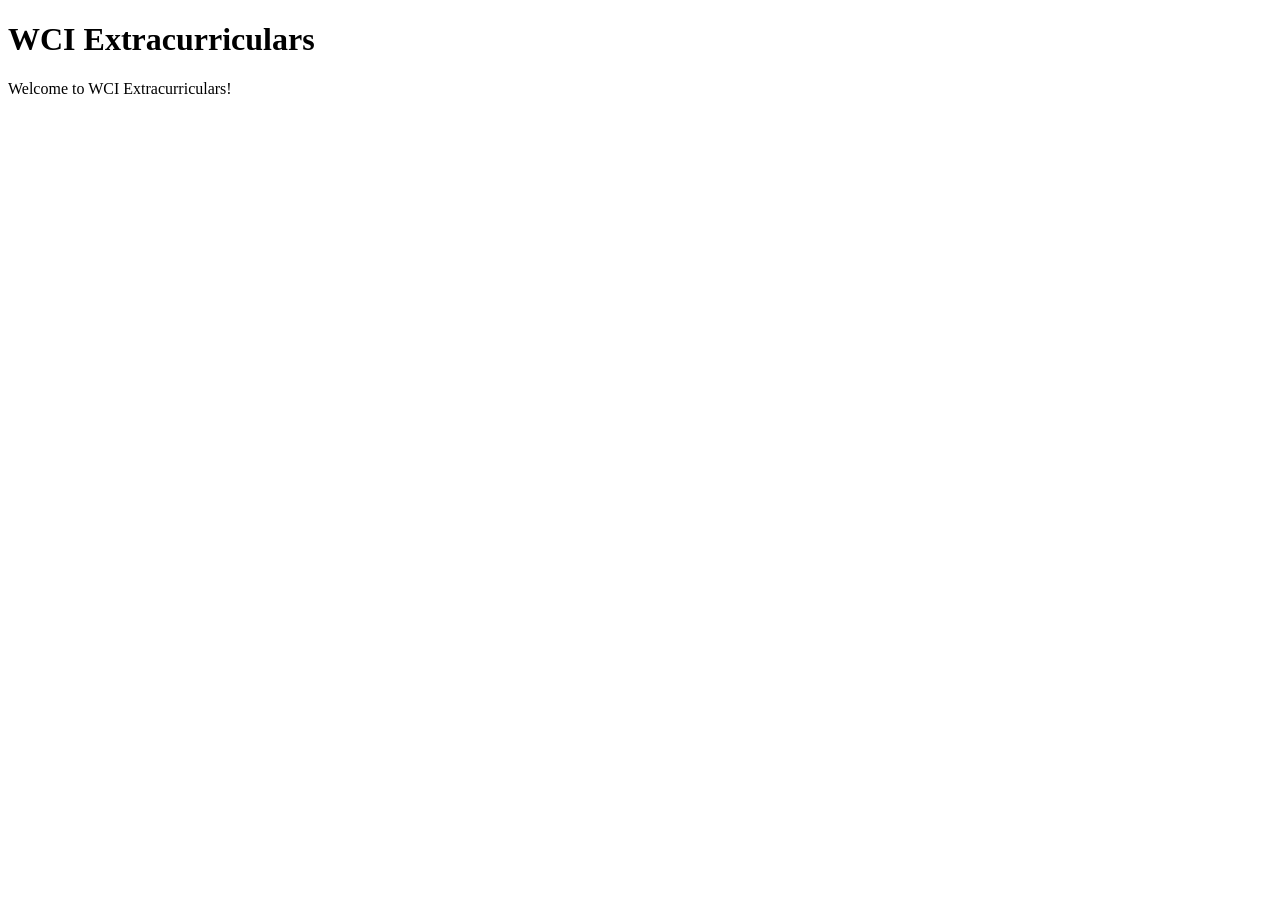
==== index.html @ 4a971437 "Create index.html" ====
<!DOCTYPE html>
<html lang="en">

<head>
    <meta charset="UTF-8">
    <meta name="viewport" content="width=device-width, initial-scale=1.0">

    <title>WCI Extracurriculars</title>
</head>

<body>

    <h1>WCI Extracurriculars</h1>

    <p>Welcome to WCI Extracurriculars!</p>

</body>

</html>
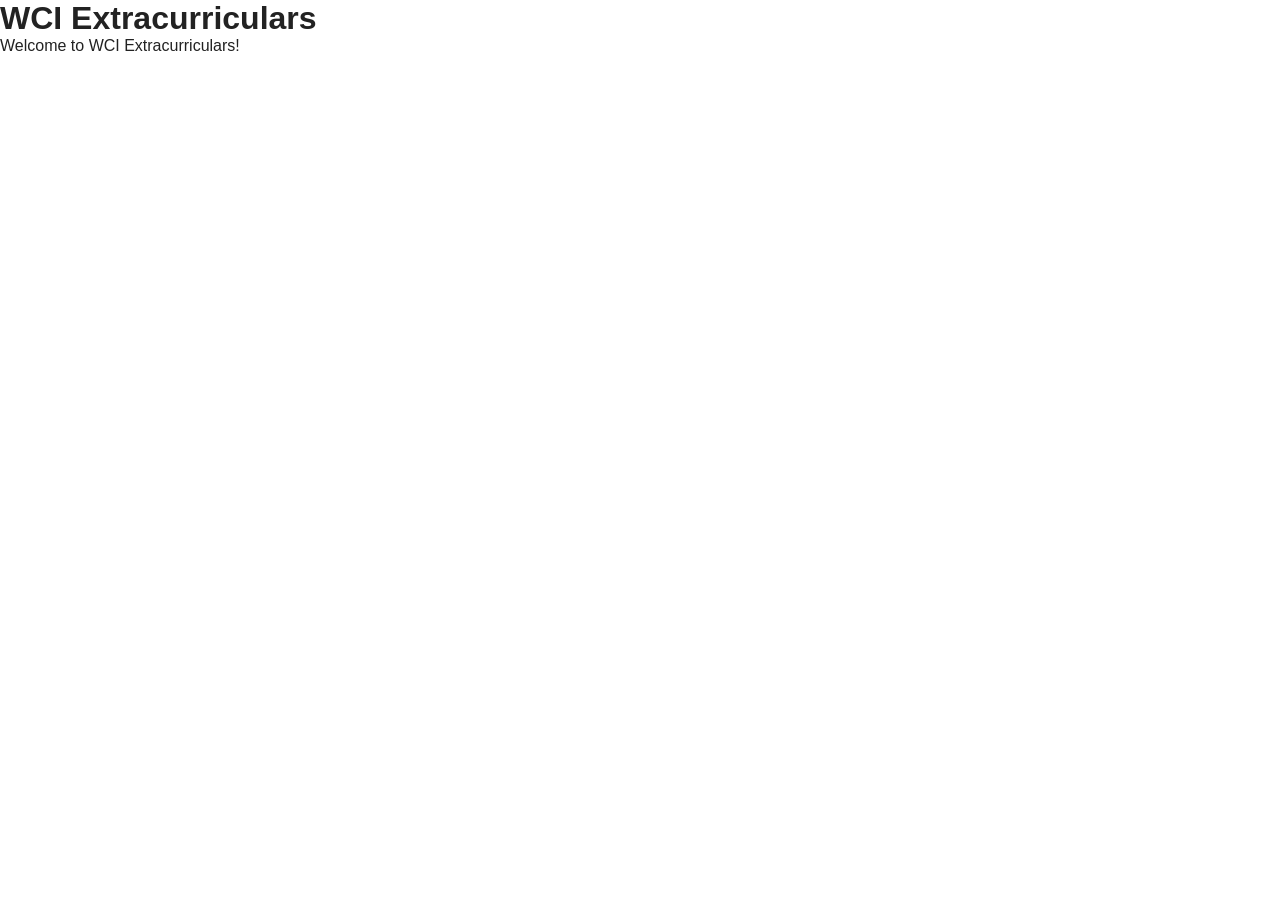
==== commit 5a199f8a: "Update index.html" ====
--- a/index.html
+++ b/index.html
@@ -6,6 +6,9 @@
     <meta name="viewport" content="width=device-width, initial-scale=1.0">
 
     <title>WCI Extracurriculars</title>
+
+    <link rel="stylesheet" href="style.css">
+    
 </head>
 
 <body>
--- a/style.css
+++ b/style.css
@@ -0,0 +1,199 @@
+* {
+    margin: 0;
+    padding: 0;
+    box-sizing: border-box;
+}
+
+body {
+    font-family: Arial, Helvetica, sans-serif;
+    color: #222;
+    background-color: white;
+}
+
+header {
+    width: 100%;
+    background-color: white;
+    border-bottom: 1px solid #ddd;
+}
+
+.navbar {
+    max-width: 1200px;
+    margin: auto;
+    padding: 20px 30px;
+
+    display: flex;
+    justify-content: space-between;
+    align-items: center;
+}
+
+.logo {
+    font-size: 24px;
+    font-weight: bold;
+}
+
+.nav-links {
+    display: flex;
+    gap: 30px;
+    list-style: none;
+}
+
+.nav-links a {
+    color: #222;
+    text-decoration: none;
+}
+
+.nav-links a:hover {
+    color: #1769aa;
+}
+
+.hero {
+    text-align: center;
+    padding: 100px 20px;
+    background-color: #f2f7fb;
+}
+
+.hero h1 {
+    font-size: 48px;
+    margin-bottom: 20px;
+}
+
+.hero p {
+    font-size: 25px;
+    margin-bottom: 30px;
+}
+
+#searchInput {
+    width: 600px;
+    max-width: 90%;
+
+    padding: 16px 20px;
+
+    border: 1px solid #ccc;
+    border-radius: 8px;
+
+    font-size: 16px;
+}
+
+.section {
+    max-width: 1100px;
+    margin: auto;
+    padding: 70px 25px;
+}
+
+.section h2 {
+    font-size: 34px;
+    margin-bottom: 15px;
+}
+
+.category-container {
+    display: grid;
+    grid-template-columns: repeat(3, 1fr);
+    gap: 25px;
+    margin-top: 35px;
+}
+
+.category-card {
+    padding: 30px;
+    background: white;
+    border: 1px solid #ddd;
+    border-radius: 10px;
+}
+
+.category-card h3 {
+    margin-bottom: 15px;
+}
+
+.category-card a {
+    display: inline-block;
+    margin-top: 20px;
+    padding: 10px 18px;
+
+    background-color: #1769aa;
+    color: white;
+
+    text-decoration: none;
+    border-radius: 6px;
+}
+
+button {
+    padding: 12px 22px;
+
+    border: none;
+    border-radius: 6px;
+
+    background-color: #1769aa;
+    color: white;
+
+    cursor: pointer;
+    font-size: 16px;
+}
+
+button:hover {
+    background-color: #0d4f80;
+}
+
+.quiz {
+    display: none;
+
+    margin-top: 30px;
+    padding: 30px;
+
+    border: 1px solid #ddd;
+    border-radius: 10px;
+}
+
+.quiz label {
+    display: block;
+    margin: 10px 0;
+}
+
+.quiz h3 {
+    margin-top: 25px;
+    margin-bottom: 10px;
+}
+
+#quizResult {
+    margin-top: 25px;
+    font-size: 20px;
+    font-weight: bold;
+}
+
+.faq {
+    margin-top: 30px;
+}
+
+.faq h3 {
+    margin-top: 25px;
+    margin-bottom: 8px;
+}
+
+footer {
+    margin-top: 50px;
+    padding: 40px;
+
+    text-align: center;
+
+    background-color: #222;
+    color: white;
+}
+
+@media (max-width: 700px) {
+
+    .navbar {
+        flex-direction: column;
+        gap: 20px;
+    }
+
+    .nav-links {
+        flex-wrap: wrap;
+        justify-content: center;
+    }
+
+    .hero h1 {
+        font-size: 35px;
+    }
+
+    .category-container {
+        grid-template-columns: 1fr;
+    }
+}
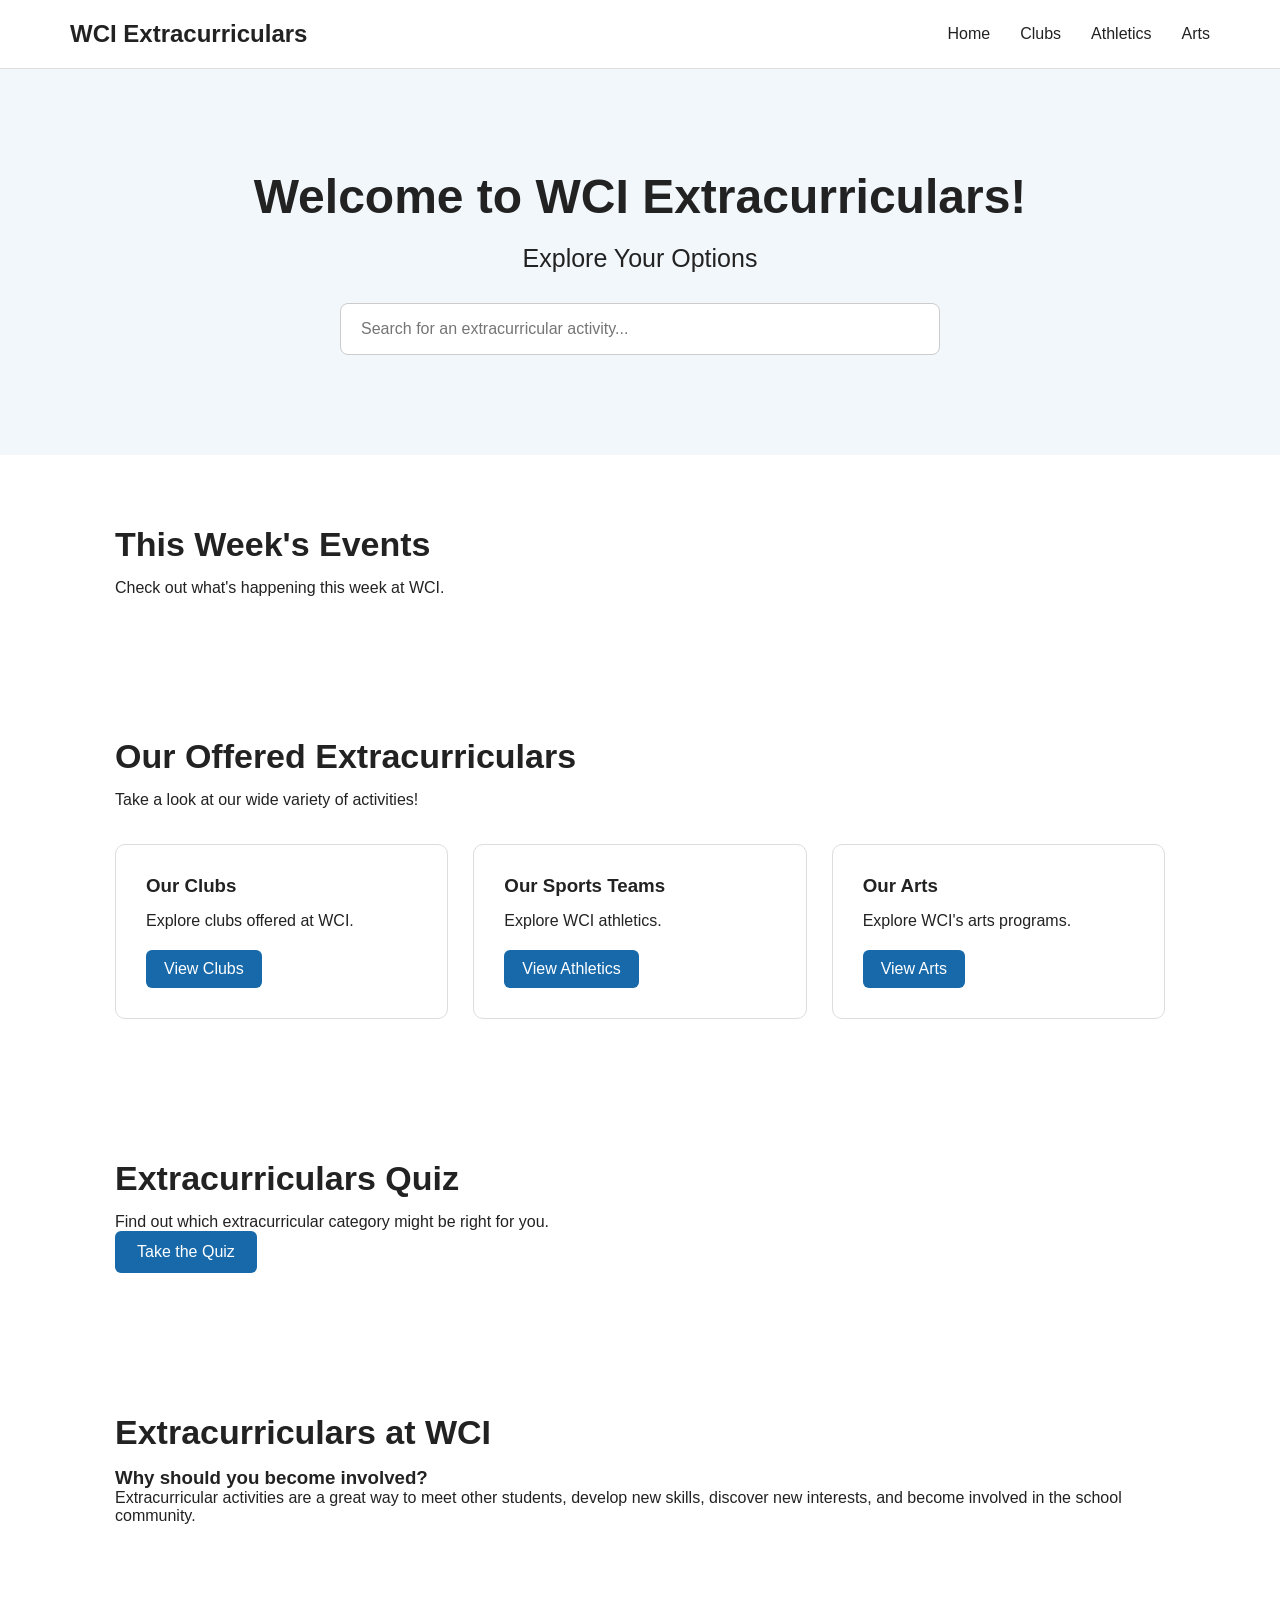
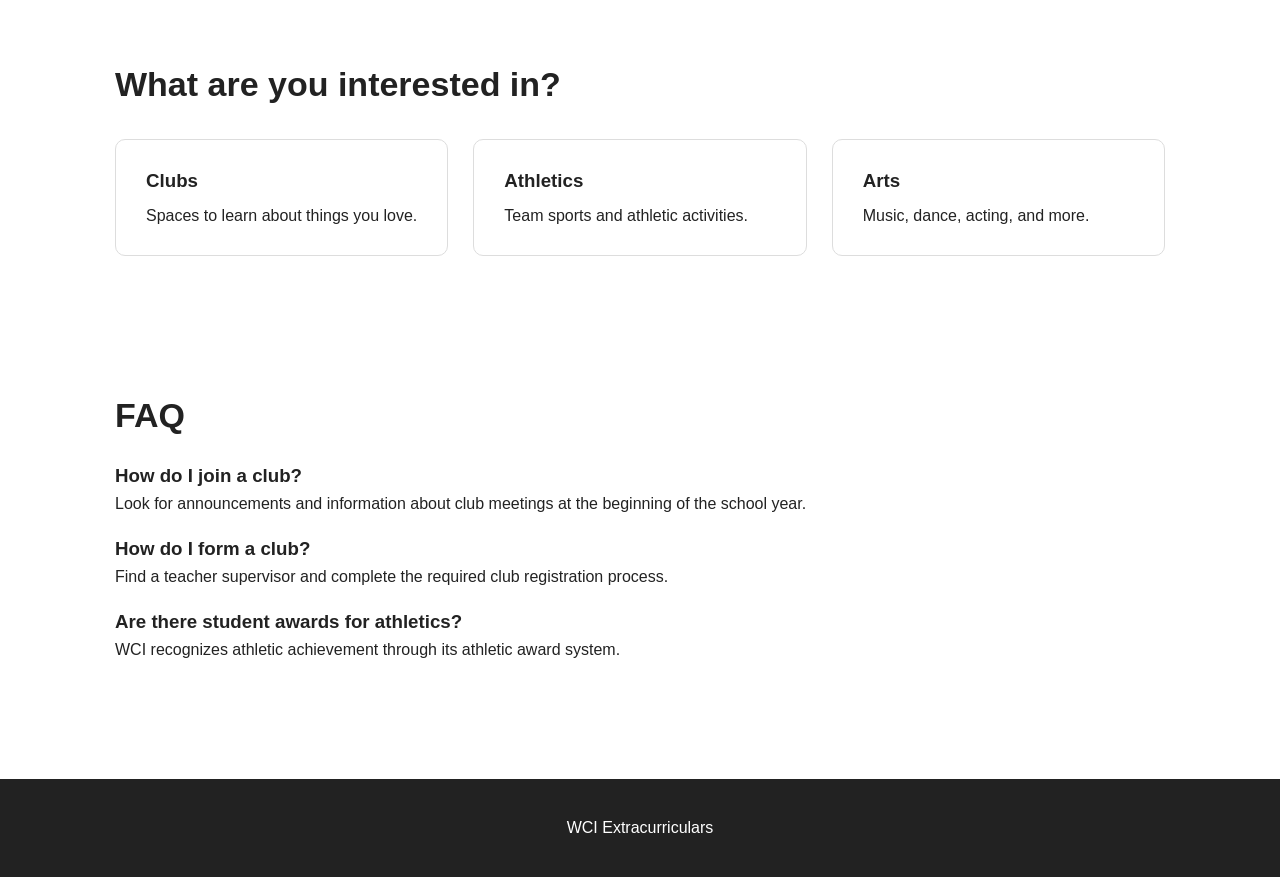
==== commit ba2de9a2: "Update index.html" ====
--- a/index.html
+++ b/index.html
@@ -8,14 +8,230 @@
     <title>WCI Extracurriculars</title>
 
     <link rel="stylesheet" href="style.css">
-    
 </head>
 
 <body>
 
-    <h1>WCI Extracurriculars</h1>
-
-    <p>Welcome to WCI Extracurriculars!</p>
+    <header>
+        <nav class="navbar">
+
+            <div class="logo">
+                WCI Extracurriculars
+            </div>
+
+            <ul class="nav-links">
+                <li><a href="index.html">Home</a></li>
+                <li><a href="clubs.html">Clubs</a></li>
+                <li><a href="athletics.html">Athletics</a></li>
+                <li><a href="arts.html">Arts</a></li>
+            </ul>
+
+        </nav>
+    </header>
+
+
+    <section class="hero">
+
+        <h1>Welcome to WCI Extracurriculars!</h1>
+
+        <p>Explore Your Options</p>
+
+        <input
+            type="text"
+            id="searchInput"
+            placeholder="Search for an extracurricular activity..."
+        >
+
+    </section>
+
+
+    <section class="section">
+
+        <h2>This Week's Events</h2>
+
+        <p>
+            Check out what's happening this week at WCI.
+        </p>
+
+    </section>
+
+
+    <section class="section">
+
+        <h2>Our Offered Extracurriculars</h2>
+
+        <p>
+            Take a look at our wide variety of activities!
+        </p>
+
+        <div class="category-container">
+
+            <div class="category-card">
+
+                <h3>Our Clubs</h3>
+
+                <p>
+                    Explore clubs offered at WCI.
+                </p>
+
+                <a href="clubs.html">
+                    View Clubs
+                </a>
+
+            </div>
+
+
+            <div class="category-card">
+
+                <h3>Our Sports Teams</h3>
+
+                <p>
+                    Explore WCI athletics.
+                </p>
+
+                <a href="athletics.html">
+                    View Athletics
+                </a>
+
+            </div>
+
+
+            <div class="category-card">
+
+                <h3>Our Arts</h3>
+
+                <p>
+                    Explore WCI's arts programs.
+                </p>
+
+                <a href="arts.html">
+                    View Arts
+                </a>
+
+            </div>
+
+        </div>
+
+    </section>
+
+
+    <section class="section">
+
+        <h2>Extracurriculars Quiz</h2>
+
+        <p>
+            Find out which extracurricular category might
+            be right for you.
+        </p>
+
+        <button>
+            Take the Quiz
+        </button>
+
+    </section>
+
+
+    <section class="section">
+
+        <h2>Extracurriculars at WCI</h2>
+
+        <h3>
+            Why should you become involved?
+        </h3>
+
+        <p>
+            Extracurricular activities are a great way to meet
+            other students, develop new skills, discover new
+            interests, and become involved in the school community.
+        </p>
+
+    </section>
+
+
+    <section class="section">
+
+        <h2>What are you interested in?</h2>
+
+        <div class="category-container">
+
+            <div class="category-card">
+
+                <h3>Clubs</h3>
+
+                <p>
+                    Spaces to learn about things you love.
+                </p>
+
+            </div>
+
+
+            <div class="category-card">
+
+                <h3>Athletics</h3>
+
+                <p>
+                    Team sports and athletic activities.
+                </p>
+
+            </div>
+
+
+            <div class="category-card">
+
+                <h3>Arts</h3>
+
+                <p>
+                    Music, dance, acting, and more.
+                </p>
+
+            </div>
+
+        </div>
+
+    </section>
+
+
+    <section class="section">
+
+        <h2>FAQ</h2>
+
+        <div class="faq">
+
+            <h3>How do I join a club?</h3>
+
+            <p>
+                Look for announcements and information about
+                club meetings at the beginning of the school year.
+            </p>
+
+
+            <h3>How do I form a club?</h3>
+
+            <p>
+                Find a teacher supervisor and complete the
+                required club registration process.
+            </p>
+
+
+            <h3>Are there student awards for athletics?</h3>
+
+            <p>
+                WCI recognizes athletic achievement through
+                its athletic award system.
+            </p>
+
+        </div>
+
+    </section>
+
+
+    <footer>
+
+        <p>
+            WCI Extracurriculars
+        </p>
+
+    </footer>
 
 </body>
 
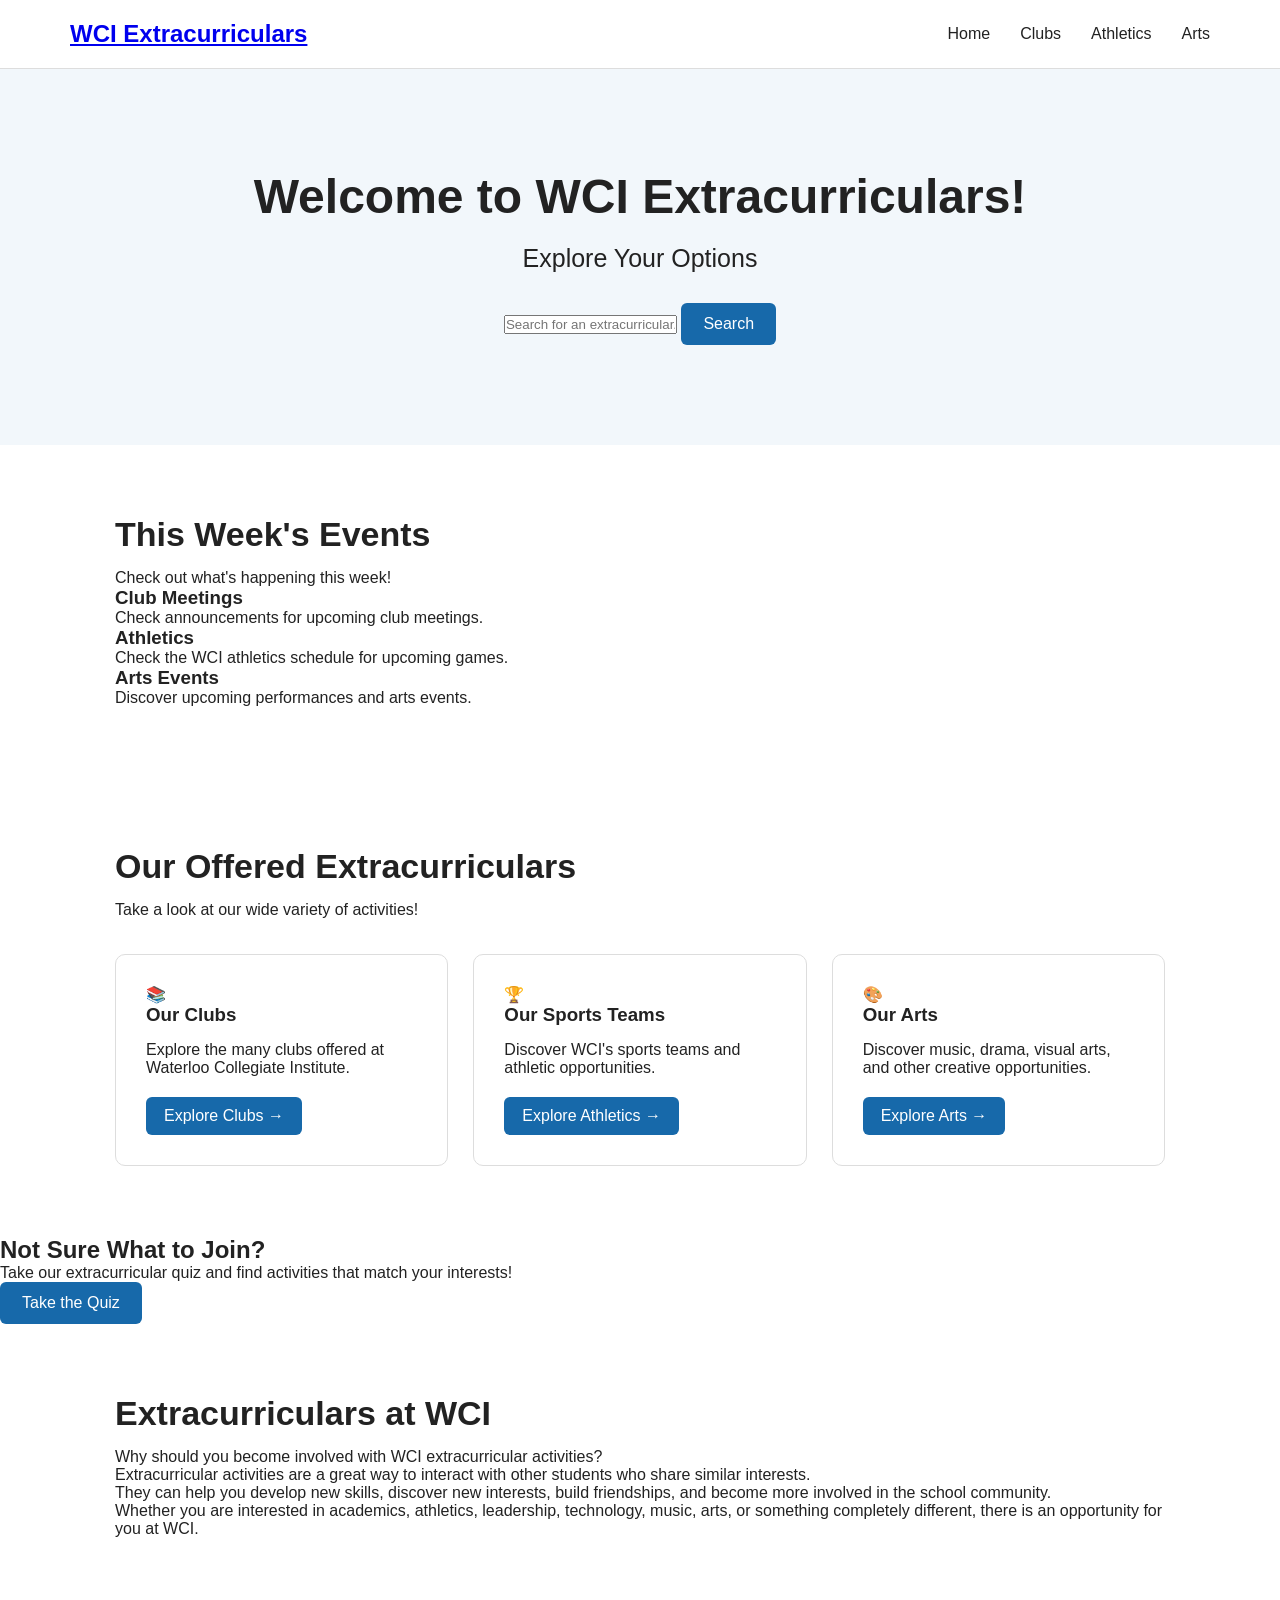
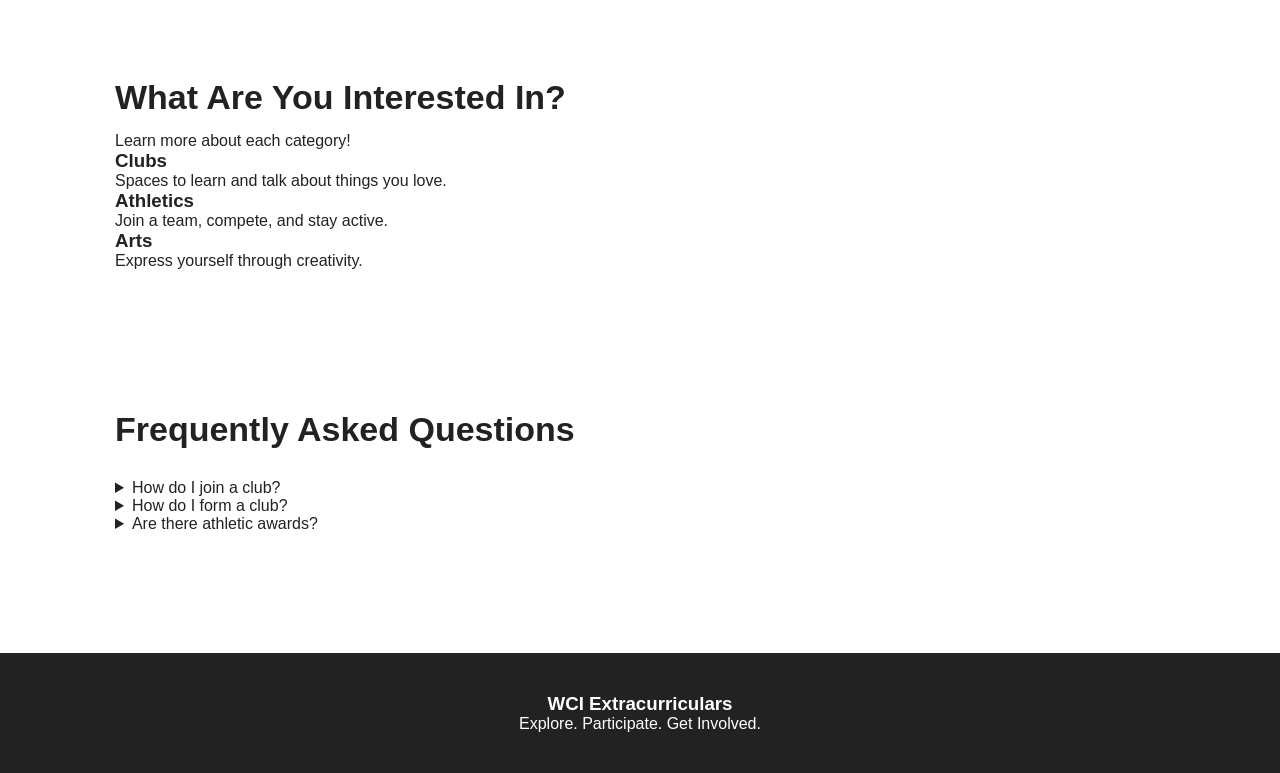
==== commit 39feb033: "Update index.html" ====
--- a/index.html
+++ b/index.html
@@ -12,227 +12,314 @@
 
 <body>
 
+    <!-- NAVIGATION -->
     <header>
         <nav class="navbar">
 
-            <div class="logo">
+            <a href="index.html" class="logo">
                 WCI Extracurriculars
-            </div>
+            </a>
 
             <ul class="nav-links">
                 <li><a href="index.html">Home</a></li>
-                <li><a href="clubs.html">Clubs</a></li>
-                <li><a href="athletics.html">Athletics</a></li>
-                <li><a href="arts.html">Arts</a></li>
+                <li><a href="#">Clubs</a></li>
+                <li><a href="#">Athletics</a></li>
+                <li><a href="#">Arts</a></li>
             </ul>
 
         </nav>
     </header>
 
 
+    <!-- HERO -->
     <section class="hero">
 
-        <h1>Welcome to WCI Extracurriculars!</h1>
-
-        <p>Explore Your Options</p>
-
-        <input
-            type="text"
-            id="searchInput"
-            placeholder="Search for an extracurricular activity..."
-        >
-
-    </section>
-
-
+        <div class="hero-content">
+
+            <h1>Welcome to WCI Extracurriculars!</h1>
+
+            <p>Explore Your Options</p>
+
+            <div class="search-box">
+
+                <input
+                    type="text"
+                    placeholder="Search for an extracurricular..."
+                >
+
+                <button>Search</button>
+
+            </div>
+
+        </div>
+
+    </section>
+
+
+    <!-- EVENTS -->
     <section class="section">
 
         <h2>This Week's Events</h2>
 
+        <p class="section-intro">
+            Check out what's happening this week!
+        </p>
+
+        <div class="event-container">
+
+            <div class="event-card">
+                <h3>Club Meetings</h3>
+                <p>Check announcements for upcoming club meetings.</p>
+            </div>
+
+            <div class="event-card">
+                <h3>Athletics</h3>
+                <p>Check the WCI athletics schedule for upcoming games.</p>
+            </div>
+
+            <div class="event-card">
+                <h3>Arts Events</h3>
+                <p>Discover upcoming performances and arts events.</p>
+            </div>
+
+        </div>
+
+    </section>
+
+
+    <!-- EXTRACURRICULARS -->
+    <section class="section">
+
+        <h2>Our Offered Extracurriculars</h2>
+
+        <p class="section-intro">
+            Take a look at our wide variety of activities!
+        </p>
+
+        <div class="category-container">
+
+
+            <!-- CLUBS -->
+            <div class="category-card">
+
+                <div class="card-icon">
+                    📚
+                </div>
+
+                <h3>Our Clubs</h3>
+
+                <p>
+                    Explore the many clubs offered at
+                    Waterloo Collegiate Institute.
+                </p>
+
+                <a href="#">
+                    Explore Clubs →
+                </a>
+
+            </div>
+
+
+            <!-- ATHLETICS -->
+            <div class="category-card">
+
+                <div class="card-icon">
+                    🏆
+                </div>
+
+                <h3>Our Sports Teams</h3>
+
+                <p>
+                    Discover WCI's sports teams and
+                    athletic opportunities.
+                </p>
+
+                <a href="#">
+                    Explore Athletics →
+                </a>
+
+            </div>
+
+
+            <!-- ARTS -->
+            <div class="category-card">
+
+                <div class="card-icon">
+                    🎨
+                </div>
+
+                <h3>Our Arts</h3>
+
+                <p>
+                    Discover music, drama, visual arts,
+                    and other creative opportunities.
+                </p>
+
+                <a href="#">
+                    Explore Arts →
+                </a>
+
+            </div>
+
+        </div>
+
+    </section>
+
+
+    <!-- QUIZ -->
+    <section class="quiz-section">
+
+        <div class="quiz-content">
+
+            <h2>Not Sure What to Join?</h2>
+
+            <p>
+                Take our extracurricular quiz and find
+                activities that match your interests!
+            </p>
+
+            <button class="quiz-button">
+                Take the Quiz
+            </button>
+
+        </div>
+
+    </section>
+
+
+    <!-- ABOUT -->
+    <section class="section">
+
+        <h2>Extracurriculars at WCI</h2>
+
+        <p class="section-intro">
+            Why should you become involved with WCI
+            extracurricular activities?
+        </p>
+
+        <div class="about-text">
+
+            <p>
+                Extracurricular activities are a great way
+                to interact with other students who share
+                similar interests.
+            </p>
+
+            <p>
+                They can help you develop new skills,
+                discover new interests, build friendships,
+                and become more involved in the school
+                community.
+            </p>
+
+            <p>
+                Whether you are interested in academics,
+                athletics, leadership, technology, music,
+                arts, or something completely different,
+                there is an opportunity for you at WCI.
+            </p>
+
+        </div>
+
+    </section>
+
+
+    <!-- INTERESTS -->
+    <section class="section interests-section">
+
+        <h2>What Are You Interested In?</h2>
+
+        <p class="section-intro">
+            Learn more about each category!
+        </p>
+
+        <div class="interest-container">
+
+            <div class="interest-card">
+                <h3>Clubs</h3>
+                <p>
+                    Spaces to learn and talk about
+                    things you love.
+                </p>
+            </div>
+
+            <div class="interest-card">
+                <h3>Athletics</h3>
+                <p>
+                    Join a team, compete, and stay active.
+                </p>
+            </div>
+
+            <div class="interest-card">
+                <h3>Arts</h3>
+                <p>
+                    Express yourself through creativity.
+                </p>
+            </div>
+
+        </div>
+
+    </section>
+
+
+    <!-- FAQ -->
+    <section class="section">
+
+        <h2>Frequently Asked Questions</h2>
+
+        <div class="faq">
+
+            <details>
+                <summary>How do I join a club?</summary>
+
+                <p>
+                    Look for announcements about club
+                    meetings and contact the club leaders
+                    for more information.
+                </p>
+
+            </details>
+
+
+            <details>
+                <summary>How do I form a club?</summary>
+
+                <p>
+                    Find a teacher who can supervise the club
+                    and follow the school's club registration
+                    process.
+                </p>
+
+            </details>
+
+
+            <details>
+                <summary>Are there athletic awards?</summary>
+
+                <p>
+                    WCI recognizes students for athletic
+                    participation and achievement.
+                </p>
+
+            </details>
+
+        </div>
+
+    </section>
+
+
+    <!-- FOOTER -->
+    <footer>
+
+        <h3>WCI Extracurriculars</h3>
+
         <p>
-            Check out what's happening this week at WCI.
-        </p>
-
-    </section>
-
-
-    <section class="section">
-
-        <h2>Our Offered Extracurriculars</h2>
-
-        <p>
-            Take a look at our wide variety of activities!
-        </p>
-
-        <div class="category-container">
-
-            <div class="category-card">
-
-                <h3>Our Clubs</h3>
-
-                <p>
-                    Explore clubs offered at WCI.
-                </p>
-
-                <a href="clubs.html">
-                    View Clubs
-                </a>
-
-            </div>
-
-
-            <div class="category-card">
-
-                <h3>Our Sports Teams</h3>
-
-                <p>
-                    Explore WCI athletics.
-                </p>
-
-                <a href="athletics.html">
-                    View Athletics
-                </a>
-
-            </div>
-
-
-            <div class="category-card">
-
-                <h3>Our Arts</h3>
-
-                <p>
-                    Explore WCI's arts programs.
-                </p>
-
-                <a href="arts.html">
-                    View Arts
-                </a>
-
-            </div>
-
-        </div>
-
-    </section>
-
-
-    <section class="section">
-
-        <h2>Extracurriculars Quiz</h2>
-
-        <p>
-            Find out which extracurricular category might
-            be right for you.
-        </p>
-
-        <button>
-            Take the Quiz
-        </button>
-
-    </section>
-
-
-    <section class="section">
-
-        <h2>Extracurriculars at WCI</h2>
-
-        <h3>
-            Why should you become involved?
-        </h3>
-
-        <p>
-            Extracurricular activities are a great way to meet
-            other students, develop new skills, discover new
-            interests, and become involved in the school community.
-        </p>
-
-    </section>
-
-
-    <section class="section">
-
-        <h2>What are you interested in?</h2>
-
-        <div class="category-container">
-
-            <div class="category-card">
-
-                <h3>Clubs</h3>
-
-                <p>
-                    Spaces to learn about things you love.
-                </p>
-
-            </div>
-
-
-            <div class="category-card">
-
-                <h3>Athletics</h3>
-
-                <p>
-                    Team sports and athletic activities.
-                </p>
-
-            </div>
-
-
-            <div class="category-card">
-
-                <h3>Arts</h3>
-
-                <p>
-                    Music, dance, acting, and more.
-                </p>
-
-            </div>
-
-        </div>
-
-    </section>
-
-
-    <section class="section">
-
-        <h2>FAQ</h2>
-
-        <div class="faq">
-
-            <h3>How do I join a club?</h3>
-
-            <p>
-                Look for announcements and information about
-                club meetings at the beginning of the school year.
-            </p>
-
-
-            <h3>How do I form a club?</h3>
-
-            <p>
-                Find a teacher supervisor and complete the
-                required club registration process.
-            </p>
-
-
-            <h3>Are there student awards for athletics?</h3>
-
-            <p>
-                WCI recognizes athletic achievement through
-                its athletic award system.
-            </p>
-
-        </div>
-
-    </section>
-
-
-    <footer>
-
-        <p>
-            WCI Extracurriculars
+            Explore. Participate. Get Involved.
         </p>
 
     </footer>
 
+
 </body>
 
 </html>
